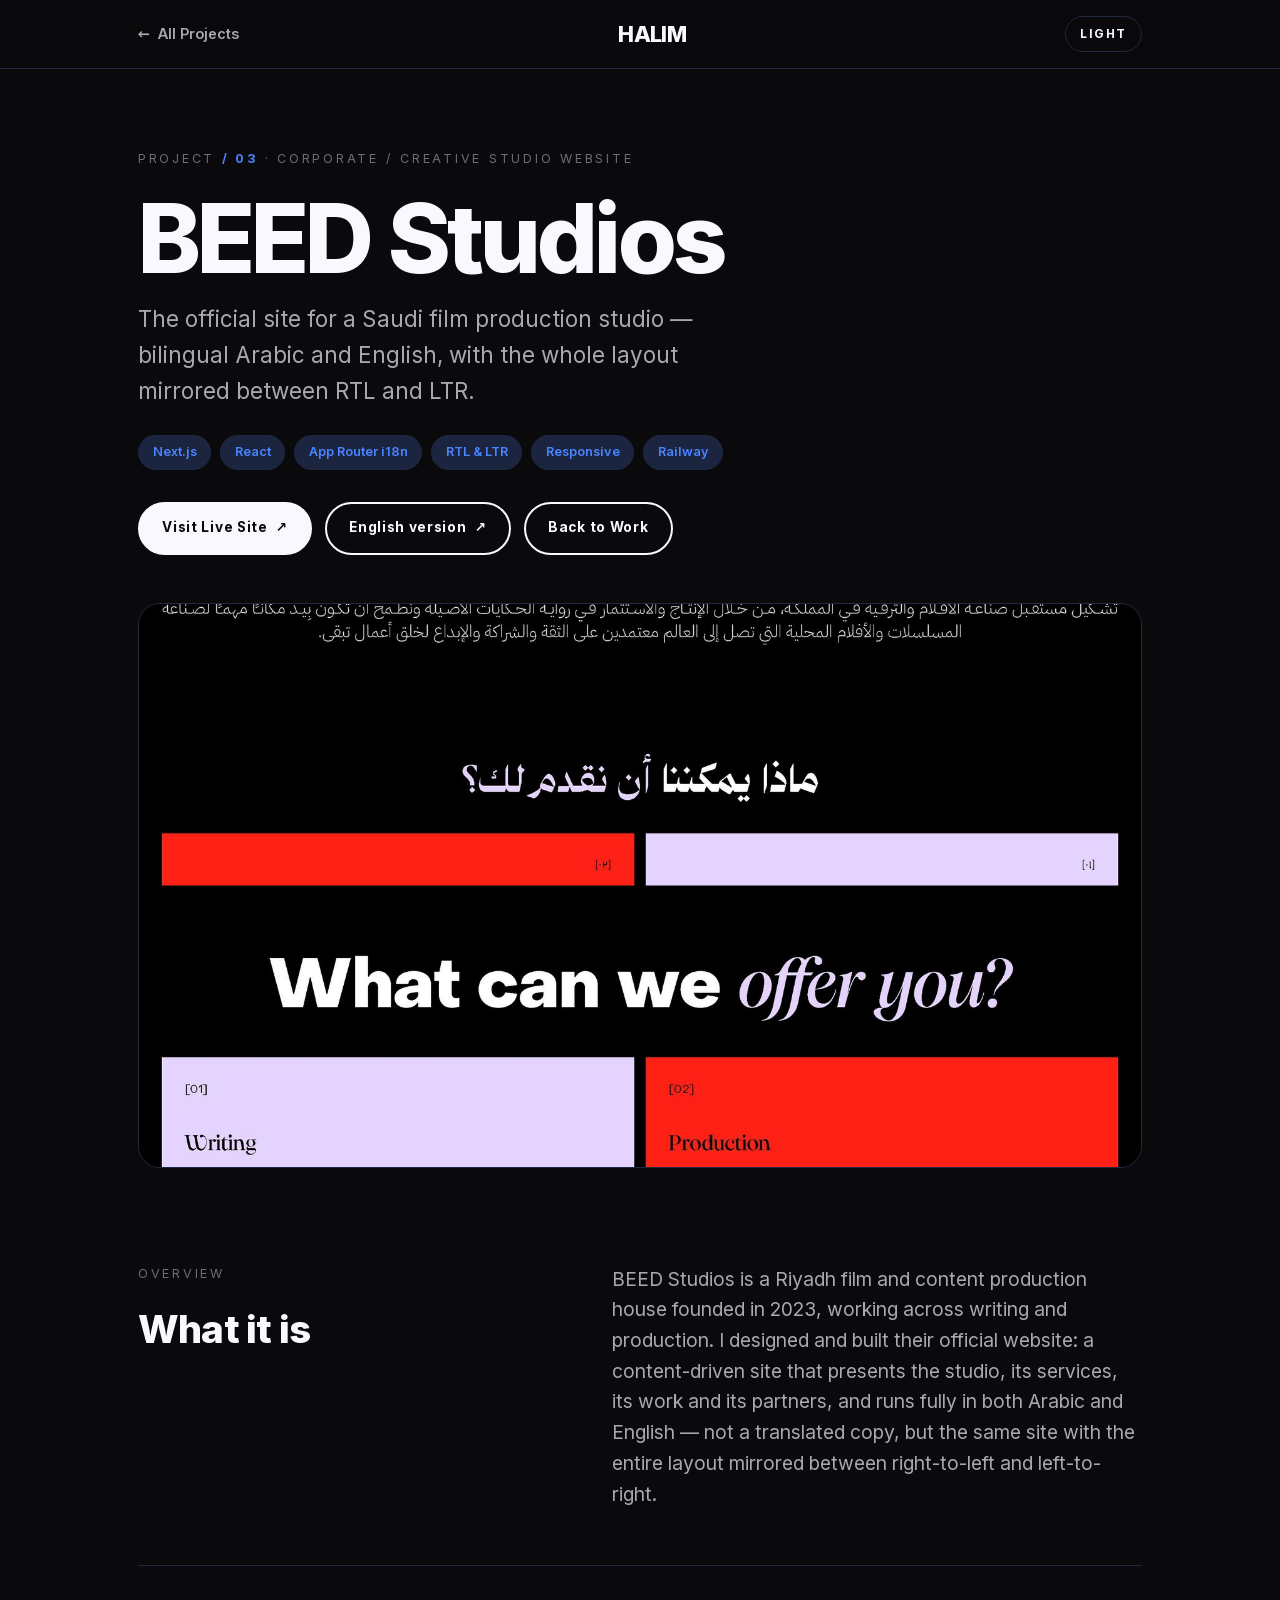
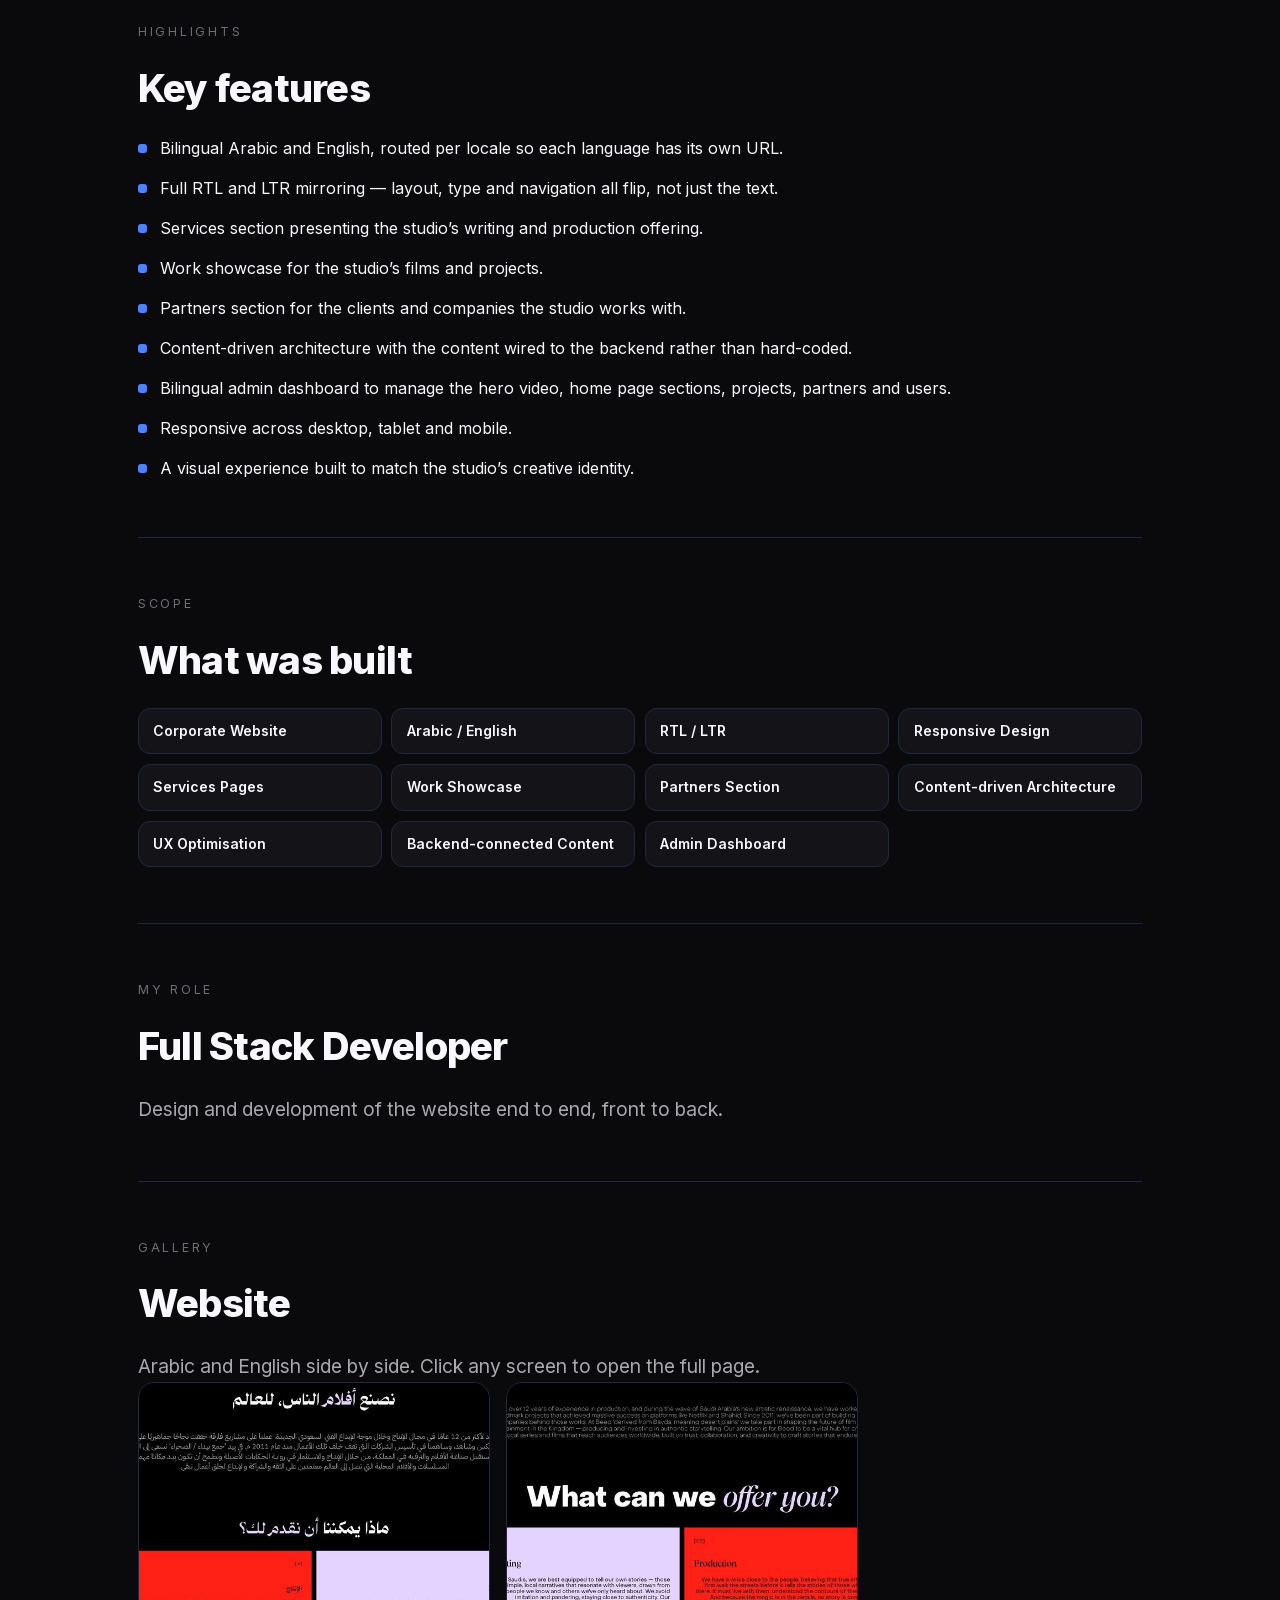
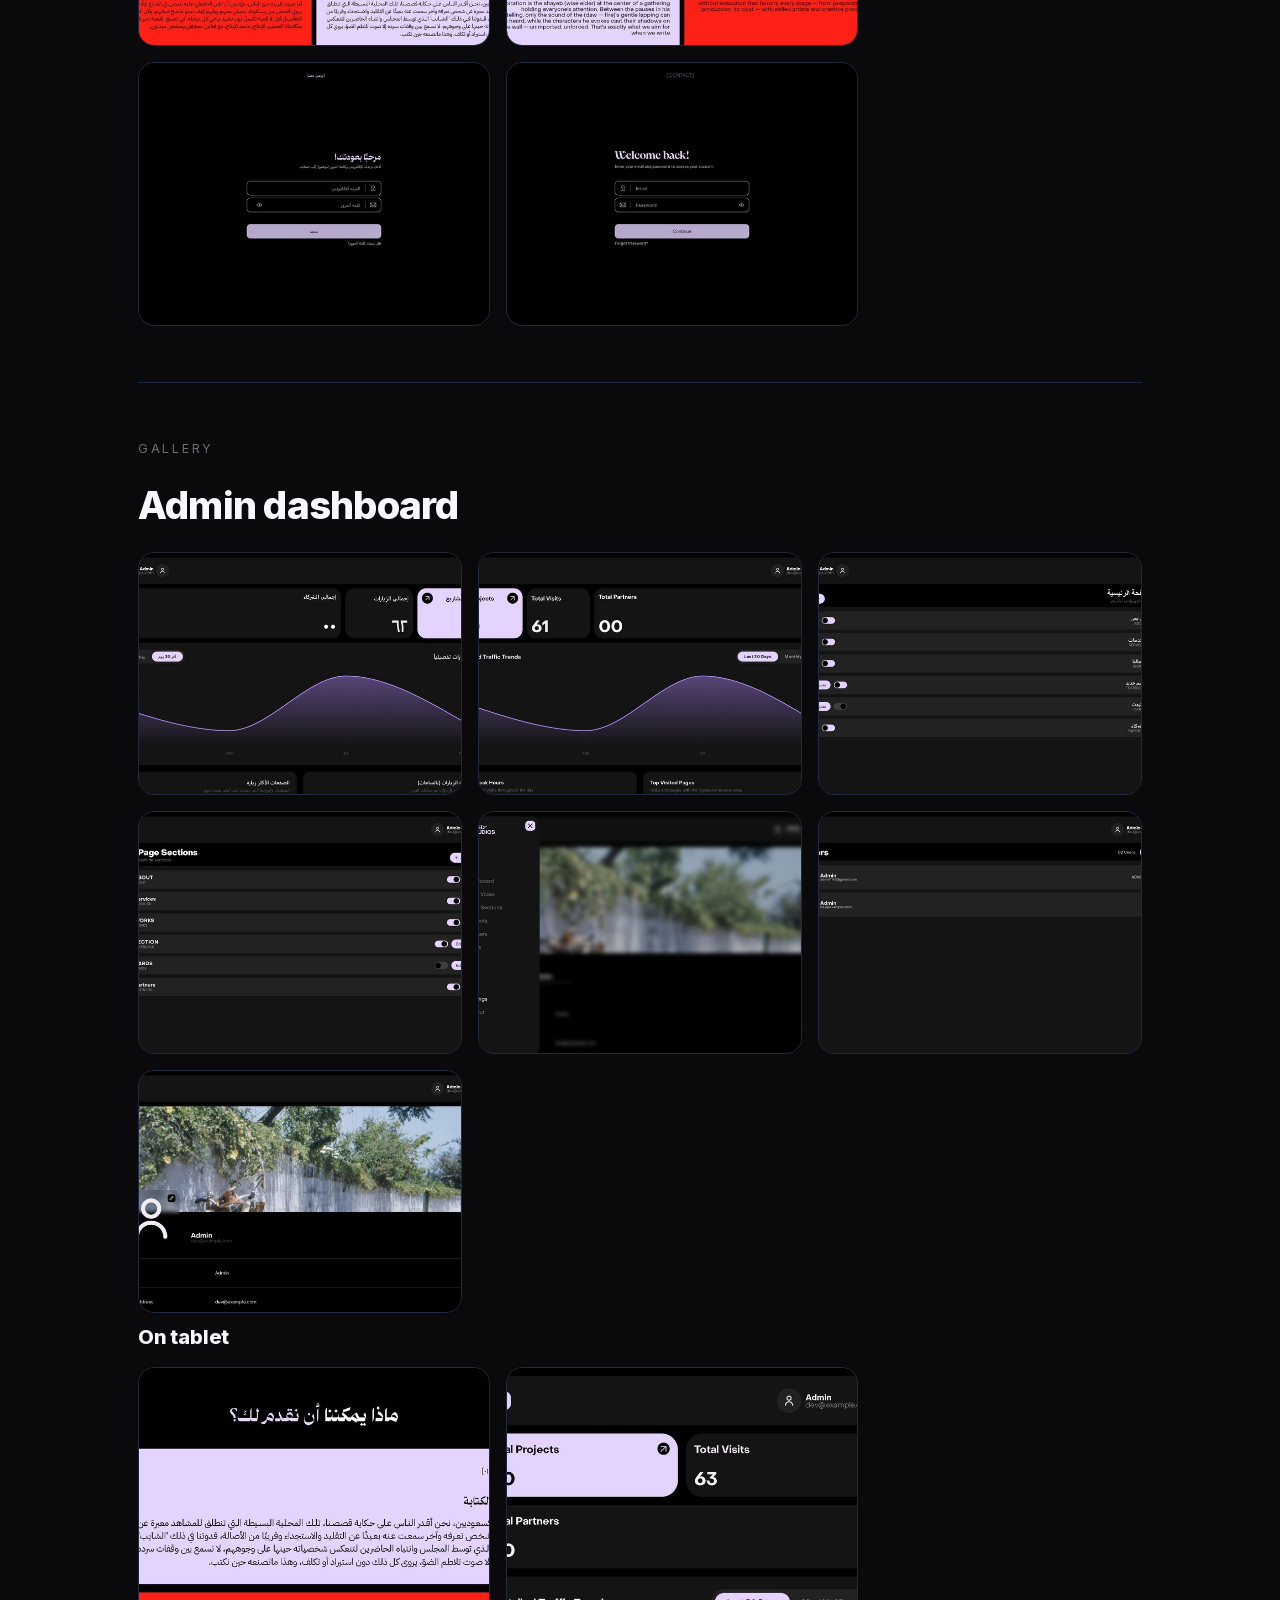
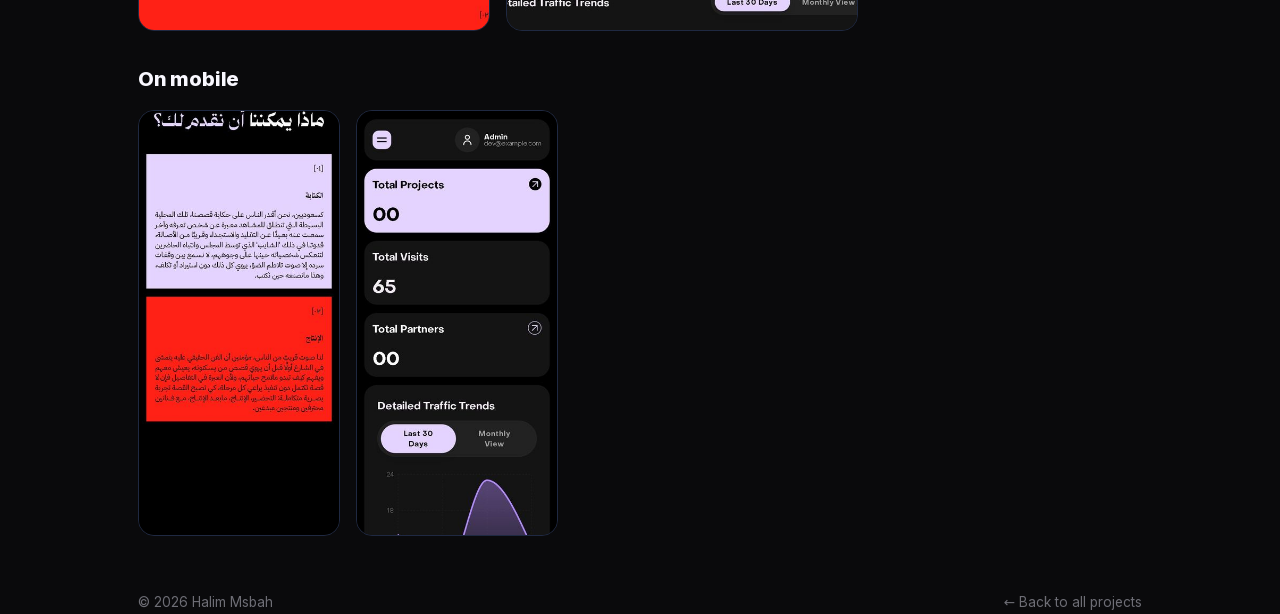
==== projects/beed-studios/index.html @ 643e0658 "Replace Nova Luxury with G.UNIT and BEED Studios case studies - Add G.UNIT page (storefront + admin " ====
<!DOCTYPE html>
<html lang="en" data-theme="dark">
<head>
<meta charset="utf-8" />
<meta name="viewport" content="width=device-width, initial-scale=1" />
<title>BEED Studios — Halim Msbah</title>
<meta name="description" content="BEED Studios — bilingual corporate website by Halim Msbah." />
<link rel="icon" href="/icon.png" />
<script>
(function(){try{var t=localStorage.getItem('theme');document.documentElement.dataset.theme=t==='light'?'light':'dark';}catch(e){document.documentElement.dataset.theme='dark';}})();
</script>
<style>
  @font-face{font-family:"InterSite";src:url("/_next/static/media/e4af272ccee01ff0-s.p.woff2") format("woff2");font-weight:100 900;font-display:swap}
  :root{--bg:#f9f8ff;--bg-alt:#fff;--fg:#060607;--muted:#555;--subtle:#888;--accent:#0016ec;--accent-soft:#d9e6ff;--border:#d9e6ff}
  html[data-theme="dark"]{--bg:#0a0a0c;--bg-alt:#131318;--fg:#f9f8ff;--muted:#a8a8ae;--subtle:#6e6e76;--accent:#4a83ff;--accent-soft:#1b2540;--border:#1f2942}
  *{box-sizing:border-box;margin:0;padding:0}
  html{scroll-behavior:smooth}
  body{font-family:"InterSite","Inter",system-ui,-apple-system,Segoe UI,Roboto,sans-serif;background:var(--bg);color:var(--fg);line-height:1.6;-webkit-font-smoothing:antialiased;transition:background .3s,color .3s}
  a{color:inherit;text-decoration:none}
  .wrap{max-width:1100px;margin:0 auto;padding:0 clamp(1.25rem,5vw,3rem)}
  header{position:sticky;top:0;z-index:50;background:color-mix(in srgb,var(--bg) 82%,transparent);backdrop-filter:blur(12px);-webkit-backdrop-filter:blur(12px);border-bottom:1px solid var(--border)}
  .bar{display:flex;align-items:center;justify-content:space-between;height:68px}
  .logo{font-weight:800;font-size:1.35rem;letter-spacing:-.03em}
  .back{display:inline-flex;align-items:center;gap:.5rem;font-weight:600;font-size:.9rem;color:var(--muted);transition:color .2s}
  .back:hover{color:var(--accent)}
  .tglt{border:1.5px solid var(--border);background:transparent;color:var(--fg);cursor:pointer;border-radius:999px;padding:.45rem .9rem;font:inherit;font-size:.75rem;font-weight:700;letter-spacing:.12em;display:inline-flex;align-items:center;gap:.4rem;transition:.2s}
  .tglt:hover{background:var(--fg);color:var(--bg)}
  .hero{padding:clamp(2.5rem,7vw,5rem) 0 clamp(1.5rem,4vw,2.5rem)}
  .crumb{font-size:.78rem;letter-spacing:.22em;text-transform:uppercase;color:var(--subtle);margin-bottom:1.4rem}
  .crumb b{color:var(--accent)}
  h1{font-size:clamp(2.6rem,9vw,6rem);line-height:.98;letter-spacing:-.04em;font-weight:800}
  .tagline{margin-top:1rem;font-size:clamp(1.05rem,2.5vw,1.4rem);color:var(--muted);max-width:46ch}
  .tags{display:flex;flex-wrap:wrap;gap:.55rem;margin-top:1.6rem}
  .tag{font-size:.8rem;font-weight:600;padding:.4rem .85rem;border-radius:999px;background:var(--accent-soft);color:var(--accent);border:1px solid transparent}
  html[data-theme="dark"] .tag{border-color:var(--border)}
  .actions{display:flex;flex-wrap:wrap;gap:.8rem;margin-top:2rem}
  .btn{display:inline-flex;align-items:center;gap:.5rem;font-weight:700;font-size:.85rem;letter-spacing:.05em;padding:.85rem 1.4rem;border-radius:999px;transition:.2s;border:2px solid var(--fg)}
  .btn.primary{background:var(--fg);color:var(--bg)}
  .btn.primary:hover{transform:translateY(-2px)}
  .btn.ghost:hover{background:var(--fg);color:var(--bg)}
  .cover{margin-top:clamp(2rem,5vw,3rem);aspect-ratio:16/9;border-radius:22px;overflow:hidden;border:1px solid var(--border)}
  section{padding:clamp(2rem,5vw,3.5rem) 0}
  .lbl{font-size:.78rem;letter-spacing:.22em;text-transform:uppercase;color:var(--subtle);margin-bottom:1rem}
  h2{font-size:clamp(1.6rem,4vw,2.4rem);letter-spacing:-.02em;font-weight:800;margin-bottom:1rem}
  h3{font-size:clamp(1.05rem,2.2vw,1.25rem);font-weight:800;letter-spacing:-.01em;margin:2rem 0 .9rem}
  h3:first-of-type{margin-top:.5rem}
  .lead{font-size:clamp(1.02rem,2.2vw,1.2rem);color:var(--muted);max-width:70ch}
  @media(min-width:760px){.split{display:grid;grid-template-columns:.9fr 1.1fr;gap:2.5rem;align-items:start}}
  ul.feat{list-style:none;display:grid;gap:.9rem;margin-top:.5rem}
  ul.feat li{display:flex;gap:.8rem;font-size:1rem;color:var(--fg)}
  ul.feat li::before{content:"";flex:0 0 auto;width:9px;height:9px;margin-top:.55rem;border-radius:3px;background:var(--accent)}
  .mods{list-style:none;display:grid;grid-template-columns:repeat(2,1fr);gap:.6rem;margin-top:.5rem}
  @media(min-width:640px){.mods{grid-template-columns:repeat(3,1fr)}}
  @media(min-width:980px){.mods{grid-template-columns:repeat(4,1fr)}}
  .mods li{font-size:.88rem;font-weight:600;color:var(--fg);border:1px solid var(--border);background:var(--bg-alt);border-radius:12px;padding:.7rem .9rem;transition:border-color .2s,color .2s}
  .mods li:hover{border-color:var(--accent);color:var(--accent)}
  .gallery{display:grid;grid-template-columns:repeat(2,1fr);gap:1rem}
  @media(min-width:760px){.gallery{grid-template-columns:repeat(3,1fr)}}
  .gallery .cell{aspect-ratio:4/3;border-radius:16px;overflow:hidden;border:1px solid var(--border);background:var(--bg-alt);transition:transform .3s,border-color .3s}
  .gallery .cell:hover{transform:translateY(-4px);border-color:var(--accent)}
  .cover img,.gallery .cell img{width:100%;height:100%;object-fit:cover;object-position:top center;display:block}
  .gallery--two{grid-template-columns:repeat(2,1fr);max-width:720px}
  .pgal{display:grid;grid-template-columns:repeat(2,1fr);gap:1rem;max-width:420px}
  .pgal--three{grid-template-columns:repeat(3,1fr);max-width:620px}
  .cell{padding:0;font:inherit;color:inherit;background:var(--bg-alt);cursor:zoom-in;display:block;width:100%}
  .lb[hidden]{display:none}
  .lb{position:fixed;inset:0;z-index:100;background:color-mix(in srgb,#06060a 92%,transparent);backdrop-filter:blur(6px);-webkit-backdrop-filter:blur(6px);display:flex;flex-direction:column}
  .lb-bar{flex:0 0 auto;display:flex;align-items:center;gap:1rem;padding:.85rem clamp(1rem,4vw,2rem);border-bottom:1px solid rgba(255,255,255,.14);color:#f4f4f7}
  .lb-cap{font-size:.9rem;font-weight:600;flex:1 1 auto;min-width:0;overflow:hidden;text-overflow:ellipsis;white-space:nowrap}
  .lb-count{font-size:.78rem;letter-spacing:.14em;color:#9a9aa6;flex:0 0 auto}
  .lb-btn{flex:0 0 auto;border:1.5px solid rgba(255,255,255,.3);background:transparent;color:#f4f4f7;cursor:pointer;border-radius:999px;padding:.4rem .9rem;font:inherit;font-size:.78rem;font-weight:700;letter-spacing:.08em;transition:.2s}
  .lb-btn:hover{background:#f4f4f7;color:#0a0a0c}
  .lb-scroll{flex:1 1 auto;overflow-y:auto;overflow-x:hidden;padding:clamp(1rem,3vw,2rem) clamp(1rem,4vw,2rem) 3rem;overscroll-behavior:contain;text-align:center}
  .lb-scroll img{width:100%;height:auto;border-radius:10px;display:inline-block}
  .lb-arrow{position:absolute;top:50%;transform:translateY(-50%);z-index:2;width:44px;height:64px;border:none;border-radius:8px;background:rgba(10,10,14,.6);color:#f4f4f7;font-size:2rem;line-height:1;cursor:pointer;transition:.2s}
  .lb-arrow:hover{background:rgba(10,10,14,.9)}
  .lb-prev{left:.4rem}
  .lb-next{right:.4rem}
  @media(max-width:620px){.lb-arrow{display:none}}
  .pgal .cell{aspect-ratio:9/19;border-radius:16px;overflow:hidden;border:1px solid var(--border);background:var(--bg-alt);transition:transform .3s,border-color .3s}
  .pgal .cell:hover{transform:translateY(-4px);border-color:var(--accent)}
  .pgal .cell img{width:100%;height:100%;object-fit:cover;object-position:top center;display:block}
  .divider{height:1px;background:var(--border)}
  .note{margin-top:1.2rem;font-size:.9rem;color:var(--subtle);font-style:italic}
  footer{padding:2.5rem 0 3.5rem;color:var(--subtle);font-size:.85rem;display:flex;justify-content:space-between;flex-wrap:wrap;gap:1rem}
  footer a:hover{color:var(--accent)}
</style>
<script defer src="/_vercel/insights/script.js"></script>
</head>
<body>
<header><div class="wrap bar">
  <a class="back" href="/#projects-section"><span aria-hidden="true">←</span> All Projects</a>
  <a class="logo" href="/">HALIM</a>
  <button class="tglt" id="tgl" type="button" aria-label="Toggle theme">DARK</button>
</div></header>
<main class="wrap">
  <div class="hero">
    <div class="crumb">Project <b>/ 03</b> · Corporate / Creative Studio Website</div>
    <h1>BEED Studios</h1>
    <p class="tagline">The official site for a Saudi film production studio — bilingual Arabic and English, with the whole layout mirrored between RTL and LTR.</p>
    <div class="tags"><span class="tag">Next.js</span><span class="tag">React</span><span class="tag">App Router i18n</span><span class="tag">RTL &amp; LTR</span><span class="tag">Responsive</span><span class="tag">Railway</span></div>
    <div class="actions"><a class="btn primary" href="https://www.beedsa.com/ar" target="_blank" rel="noreferrer noopener">Visit Live Site <span aria-hidden="true">↗</span></a><a class="btn ghost" href="https://www.beedsa.com/en" target="_blank" rel="noreferrer noopener">English version <span aria-hidden="true">↗</span></a><a class="btn ghost" href="/#projects-section">Back to Work</a></div>
    <div class="cover"><img src="cover.jpg" alt="BEED Studios — the services section in Arabic and English, showing the mirrored layout" loading="eager" /></div>
  </div>
  <section class="split">
    <div><div class="lbl">Overview</div><h2>What it is</h2></div>
    <p class="lead">BEED Studios is a Riyadh film and content production house founded in 2023, working across writing and production. I designed and built their official website: a content-driven site that presents the studio, its services, its work and its partners, and runs fully in both Arabic and English — not a translated copy, but the same site with the entire layout mirrored between right-to-left and left-to-right.</p>
  </section>
  <div class="divider"></div>
  <section>
    <div class="lbl">Highlights</div><h2>Key features</h2>
    <ul class="feat"><li>Bilingual Arabic and English, routed per locale so each language has its own URL.</li><li>Full RTL and LTR mirroring — layout, type and navigation all flip, not just the text.</li><li>Services section presenting the studio’s writing and production offering.</li><li>Work showcase for the studio’s films and projects.</li><li>Partners section for the clients and companies the studio works with.</li><li>Content-driven architecture with the content wired to the backend rather than hard-coded.</li><li>Bilingual admin dashboard to manage the hero video, home page sections, projects, partners and users.</li><li>Responsive across desktop, tablet and mobile.</li><li>A visual experience built to match the studio’s creative identity.</li></ul>
  </section>
  <div class="divider"></div>
  <section>
    <div class="lbl">Scope</div><h2>What was built</h2>
    <ul class="mods"><li>Corporate Website</li><li>Arabic / English</li><li>RTL / LTR</li><li>Responsive Design</li><li>Services Pages</li><li>Work Showcase</li><li>Partners Section</li><li>Content-driven Architecture</li><li>UX Optimisation</li><li>Backend-connected Content</li><li>Admin Dashboard</li></ul>
  </section>
  <div class="divider"></div>
  <section>
    <div class="lbl">My role</div><h2>Full Stack Developer</h2>
    <p class="lead">Design and development of the website end to end, front to back.</p>
  </section>
  <div class="divider"></div>
  <section>
    <div class="lbl">Gallery</div><h2>Website</h2>
    <p class="lead">Arabic and English side by side. Click any screen to open the full page.</p>
    <div class="gallery gallery--two"><button type="button" class="cell" data-full="gallery/sf-home-ar.jpg" data-cap="Homepage in Arabic — the full right-to-left layout" data-w="1100"><img src="gallery/sf-home-ar-t.jpg" alt="Homepage in Arabic — the full right-to-left layout" loading="lazy" /></button><button type="button" class="cell" data-full="gallery/sf-home-en.jpg" data-cap="The same homepage in English — mirrored to left-to-right" data-w="1100"><img src="gallery/sf-home-en-t.jpg" alt="The same homepage in English — mirrored to left-to-right" loading="lazy" /></button><button type="button" class="cell" data-full="gallery/sf-login-ar.jpg" data-cap="Sign in — Arabic" data-w="1100"><img src="gallery/sf-login-ar-t.jpg" alt="Sign in — Arabic" loading="lazy" /></button><button type="button" class="cell" data-full="gallery/sf-login-en.jpg" data-cap="Sign in — English" data-w="1100"><img src="gallery/sf-login-en-t.jpg" alt="Sign in — English" loading="lazy" /></button></div>
  </section>
  <div class="divider"></div>
  <section>
    <div class="lbl">Gallery</div><h2>Admin dashboard</h2>
    <div class="gallery"><button type="button" class="cell" data-full="gallery/ad-overview-ar.jpg" data-cap="Dashboard in Arabic — visits, projects and partners" data-w="1100"><img src="gallery/ad-overview-ar-t.jpg" alt="Dashboard in Arabic — visits, projects and partners" loading="lazy" /></button><button type="button" class="cell" data-full="gallery/ad-overview-en.jpg" data-cap="The same dashboard in English" data-w="1100"><img src="gallery/ad-overview-en-t.jpg" alt="The same dashboard in English" loading="lazy" /></button><button type="button" class="cell" data-full="gallery/ad-sections-ar.jpg" data-cap="Home page sections — each block toggled on or off (Arabic)" data-w="1100"><img src="gallery/ad-sections-ar-t.jpg" alt="Home page sections — each block toggled on or off (Arabic)" loading="lazy" /></button><button type="button" class="cell" data-full="gallery/ad-sections-en.jpg" data-cap="Home page sections in English" data-w="1100"><img src="gallery/ad-sections-en-t.jpg" alt="Home page sections in English" loading="lazy" /></button><button type="button" class="cell" data-full="gallery/ad-nav.jpg" data-cap="Admin navigation — dashboard, hero video, sections, projects, partners, users" data-w="1100"><img src="gallery/ad-nav-t.jpg" alt="Admin navigation — dashboard, hero video, sections, projects, partners, users" loading="lazy" /></button><button type="button" class="cell" data-full="gallery/ad-users.jpg" data-cap="Users and roles" data-w="1100"><img src="gallery/ad-users-t.jpg" alt="Users and roles" loading="lazy" /></button><button type="button" class="cell" data-full="gallery/ad-settings.jpg" data-cap="Account settings" data-w="1100"><img src="gallery/ad-settings-t.jpg" alt="Account settings" loading="lazy" /></button></div>
    <h3>On tablet</h3>
    <div class="gallery gallery--two"><button type="button" class="cell" data-full="gallery/t-sf-home.jpg" data-cap="Homepage on tablet (Arabic)" data-w="1100"><img src="gallery/t-sf-home-t.jpg" alt="Homepage on tablet (Arabic)" loading="lazy" /></button><button type="button" class="cell" data-full="gallery/t-ad-overview.jpg" data-cap="Dashboard on tablet" data-w="1100"><img src="gallery/t-ad-overview-t.jpg" alt="Dashboard on tablet" loading="lazy" /></button></div>
    <h3>On mobile</h3>
    <div class="pgal"><button type="button" class="cell" data-full="gallery/m-sf-home.jpg" data-cap="Homepage on mobile (Arabic)" data-w="420"><img src="gallery/m-sf-home-t.jpg" alt="Homepage on mobile (Arabic)" loading="lazy" /></button><button type="button" class="cell" data-full="gallery/m-ad-overview.jpg" data-cap="Dashboard on mobile" data-w="420"><img src="gallery/m-ad-overview-t.jpg" alt="Dashboard on mobile" loading="lazy" /></button></div>
  </section>
</main>
<div class="lb" id="lb" hidden>
  <div class="lb-bar"><span class="lb-cap" id="lbc"></span><span class="lb-count" id="lbn"></span><button type="button" class="lb-btn" id="lbclose" aria-label="Close">Close ✕</button></div>
  <button type="button" class="lb-arrow lb-prev" id="lbprev" aria-label="Previous screen">‹</button>
  <button type="button" class="lb-arrow lb-next" id="lbnext" aria-label="Next screen">›</button>
  <div class="lb-scroll" id="lbs"><img id="lbimg" alt="" /></div>
</div>
<footer class="wrap"><span>© 2026 Halim Msbah</span><a href="/#projects-section">← Back to all projects</a></footer>
<script>
(function(){
  var cells=[].slice.call(document.querySelectorAll('.cell')),lb=document.getElementById('lb'),
      img=document.getElementById('lbimg'),cap=document.getElementById('lbc'),
      cnt=document.getElementById('lbn'),scroll=document.getElementById('lbs'),i=-1,last=null;
  function show(n){
    i=(n+cells.length)%cells.length;
    var c=cells[i];
    img.src=c.dataset.full;img.alt=c.dataset.cap;
    img.style.maxWidth=c.dataset.w+'px';
    cap.textContent=c.dataset.cap;
    cnt.textContent=(i+1)+' / '+cells.length;
    scroll.scrollTop=0;
  }
  function open(n){last=document.activeElement;lb.hidden=false;document.body.style.overflow='hidden';show(n);document.getElementById('lbclose').focus();}
  function close(){lb.hidden=true;img.removeAttribute('src');document.body.style.overflow='';if(last)last.focus();}
  cells.forEach(function(c,n){c.addEventListener('click',function(){open(n);});});
  document.getElementById('lbclose').addEventListener('click',close);
  document.getElementById('lbprev').addEventListener('click',function(){show(i-1);});
  document.getElementById('lbnext').addEventListener('click',function(){show(i+1);});
  scroll.addEventListener('click',function(e){if(e.target===scroll)close();});
  document.addEventListener('keydown',function(e){
    if(lb.hidden)return;
    if(e.key==='Escape')close();
    else if(e.key==='ArrowLeft')show(i-1);
    else if(e.key==='ArrowRight')show(i+1);
  });
})();
</script>
<script>
(function(){var b=document.getElementById('tgl');function s(){b.textContent=document.documentElement.dataset.theme==='dark'?'LIGHT':'DARK';}s();b.addEventListener('click',function(){var n=document.documentElement.dataset.theme==='dark'?'light':'dark';document.documentElement.dataset.theme=n;try{localStorage.setItem('theme',n);}catch(e){}s();});})();
</script>
</body>
</html>
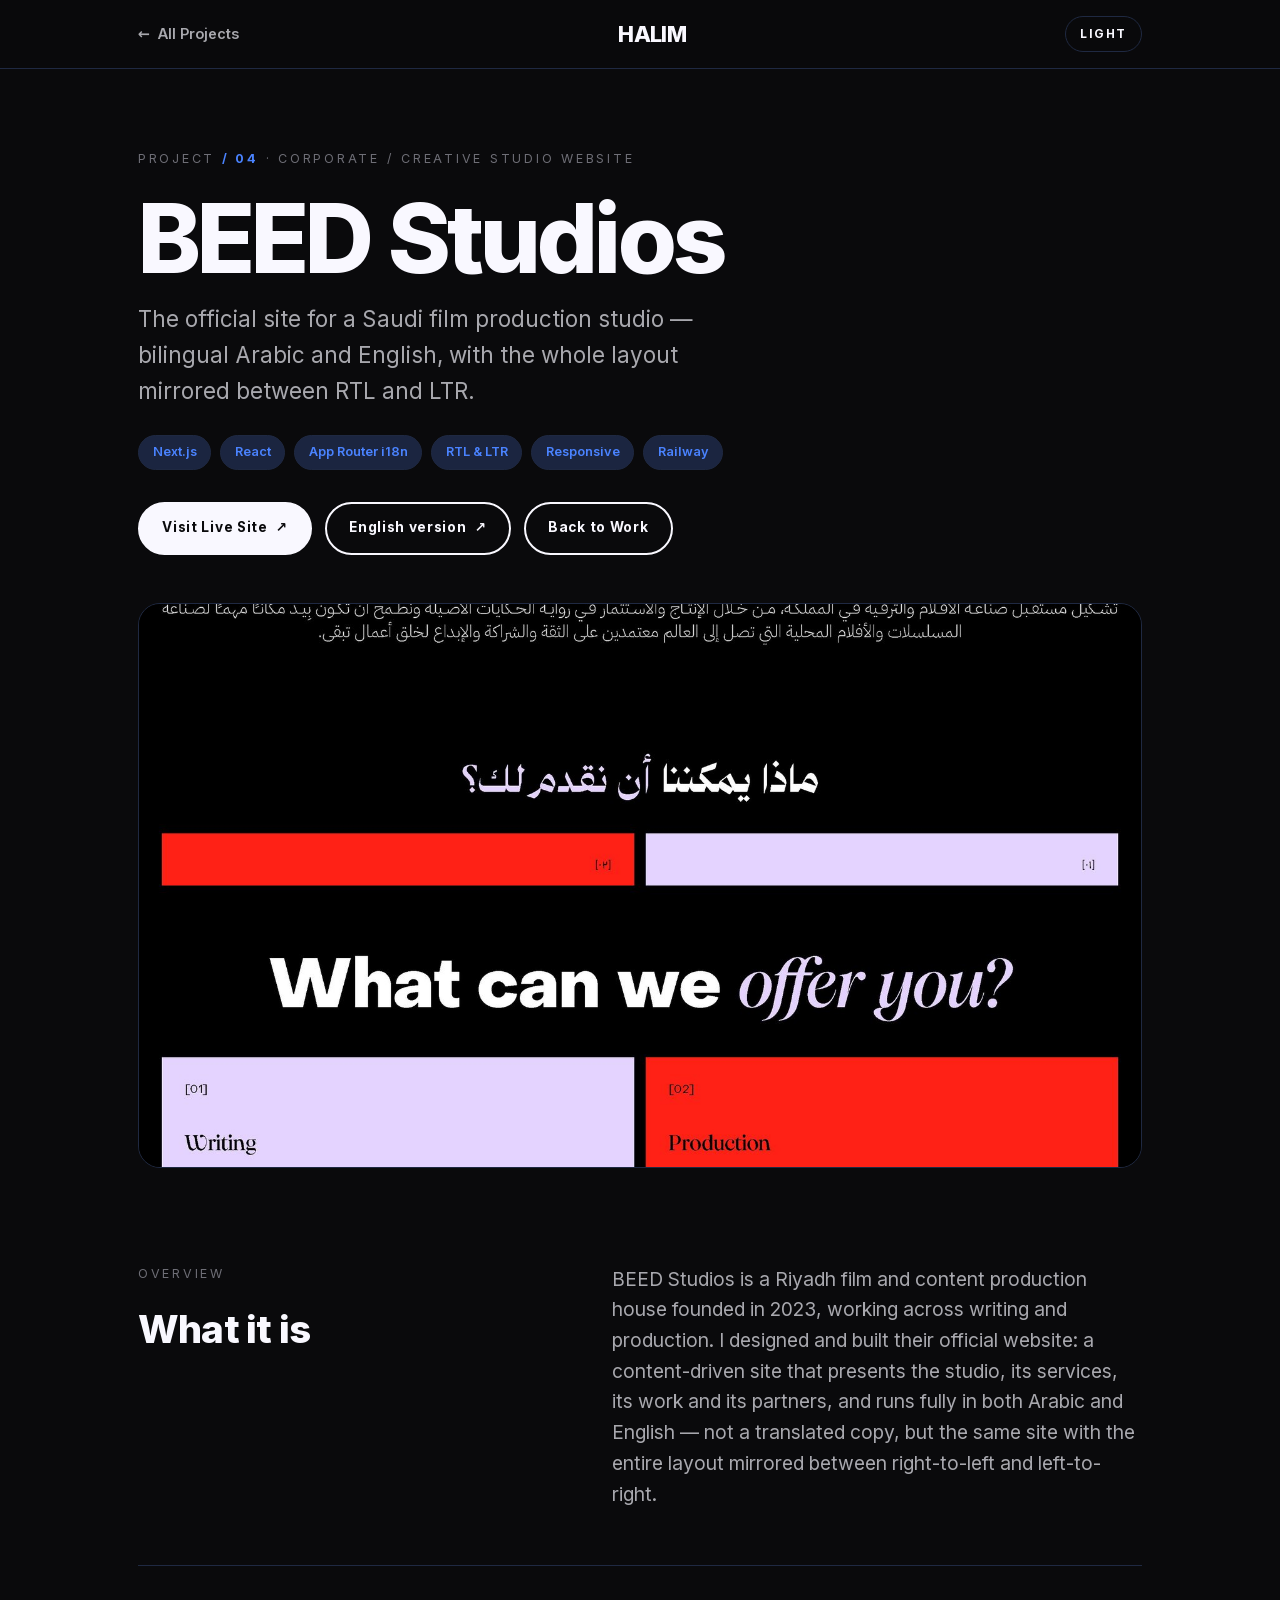
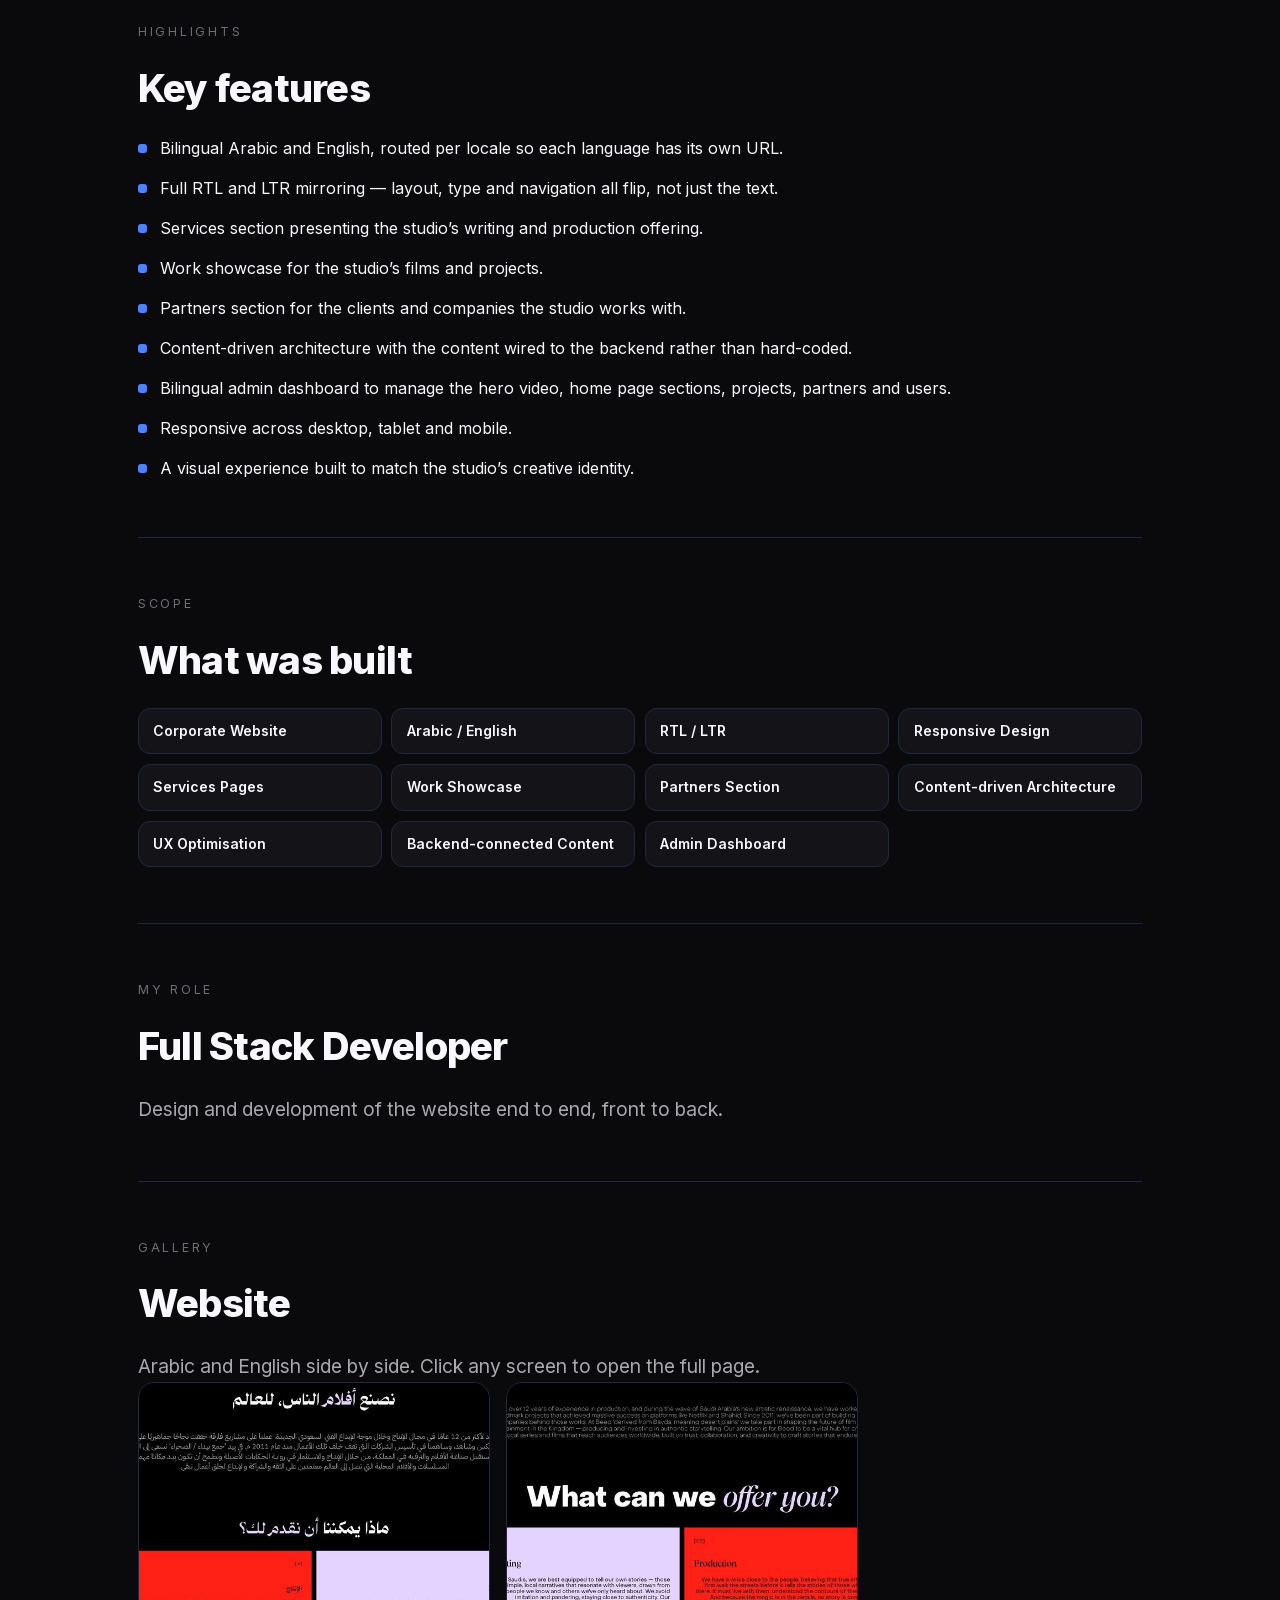
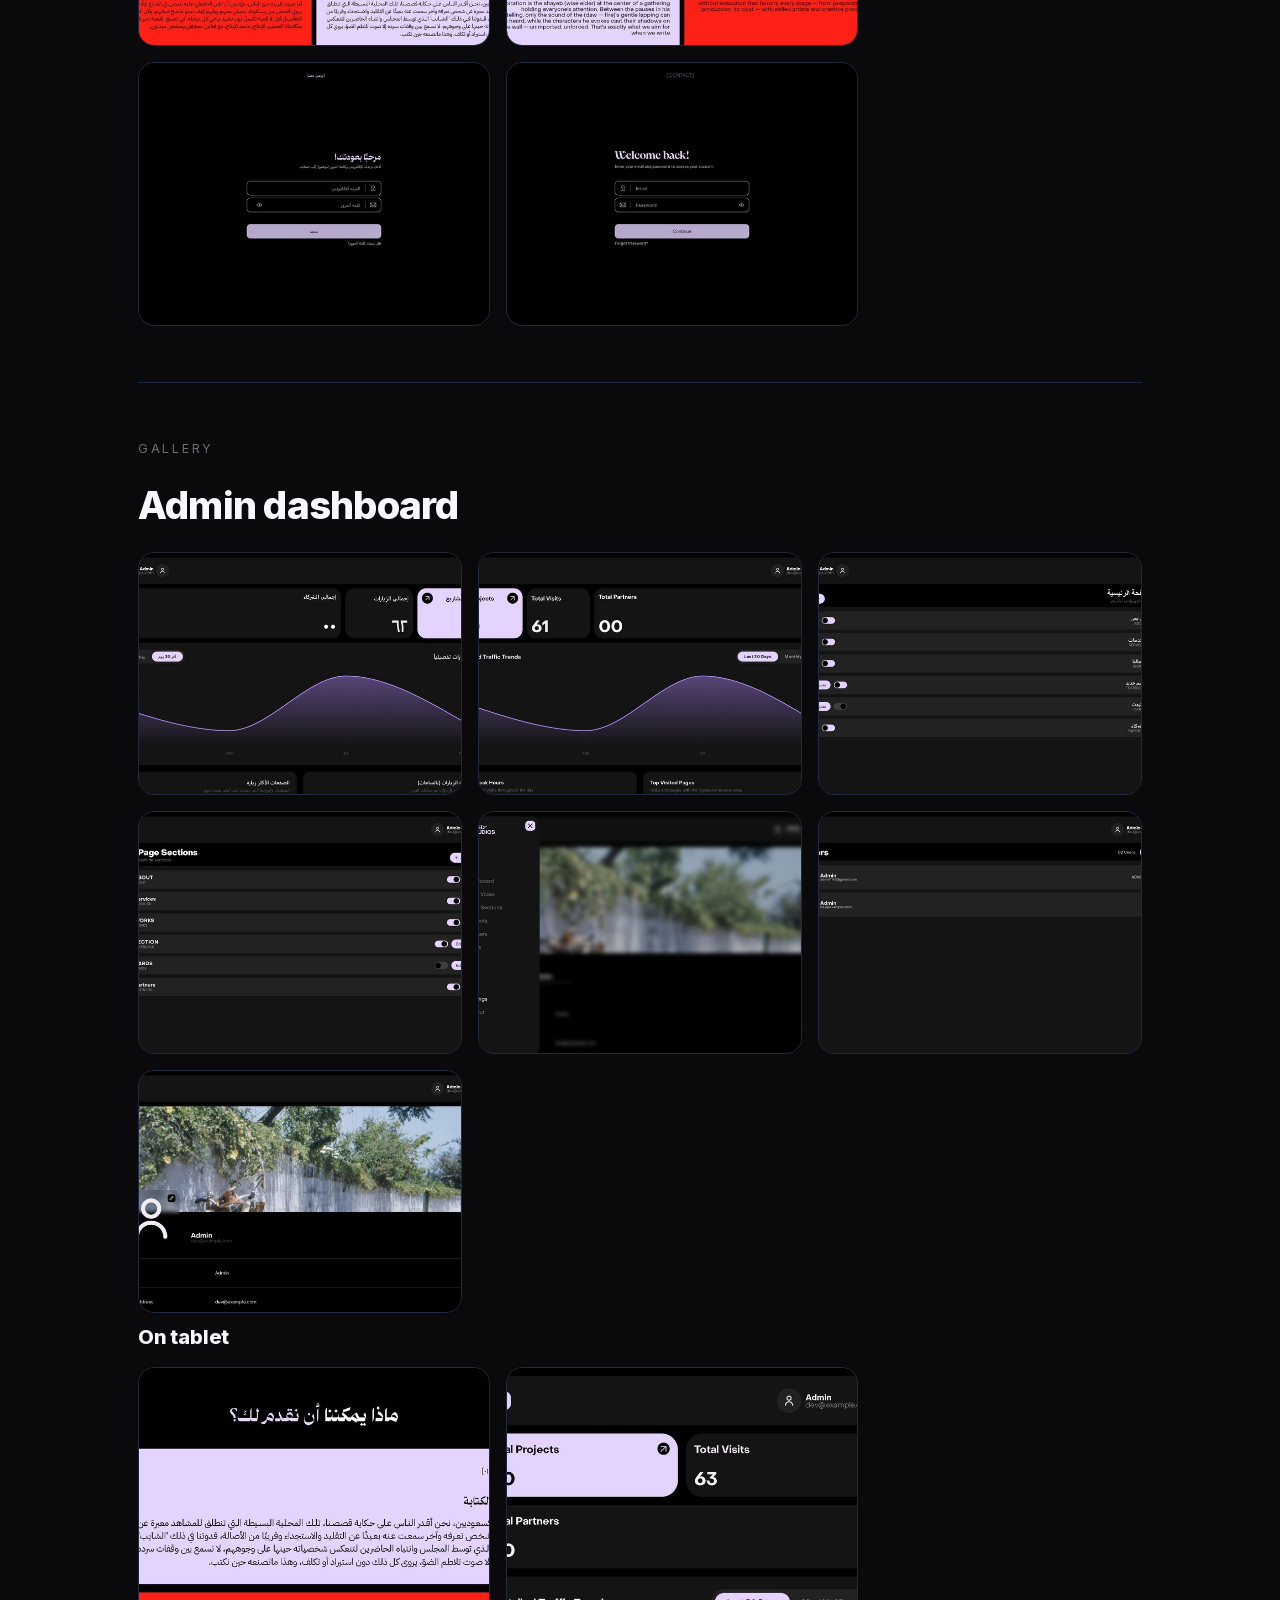
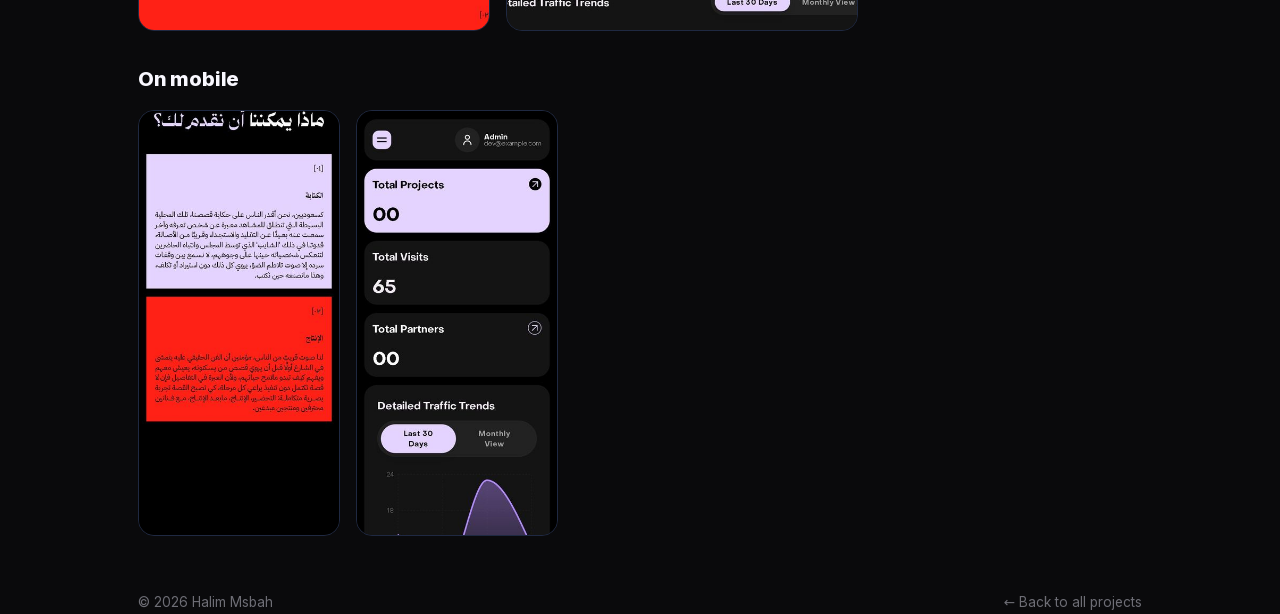
==== commit 7da77eb0: "Move Quran Yutla to project 03 Swap Quran Yutla and BEED Studios on the homepage, project crumbs and" ====
--- a/projects/beed-studios/index.html
+++ b/projects/beed-studios/index.html
@@ -95,7 +95,7 @@
 </div></header>
 <main class="wrap">
   <div class="hero">
-    <div class="crumb">Project <b>/ 03</b> · Corporate / Creative Studio Website</div>
+    <div class="crumb">Project <b>/ 04</b> · Corporate / Creative Studio Website</div>
     <h1>BEED Studios</h1>
     <p class="tagline">The official site for a Saudi film production studio — bilingual Arabic and English, with the whole layout mirrored between RTL and LTR.</p>
     <div class="tags"><span class="tag">Next.js</span><span class="tag">React</span><span class="tag">App Router i18n</span><span class="tag">RTL &amp; LTR</span><span class="tag">Responsive</span><span class="tag">Railway</span></div>
